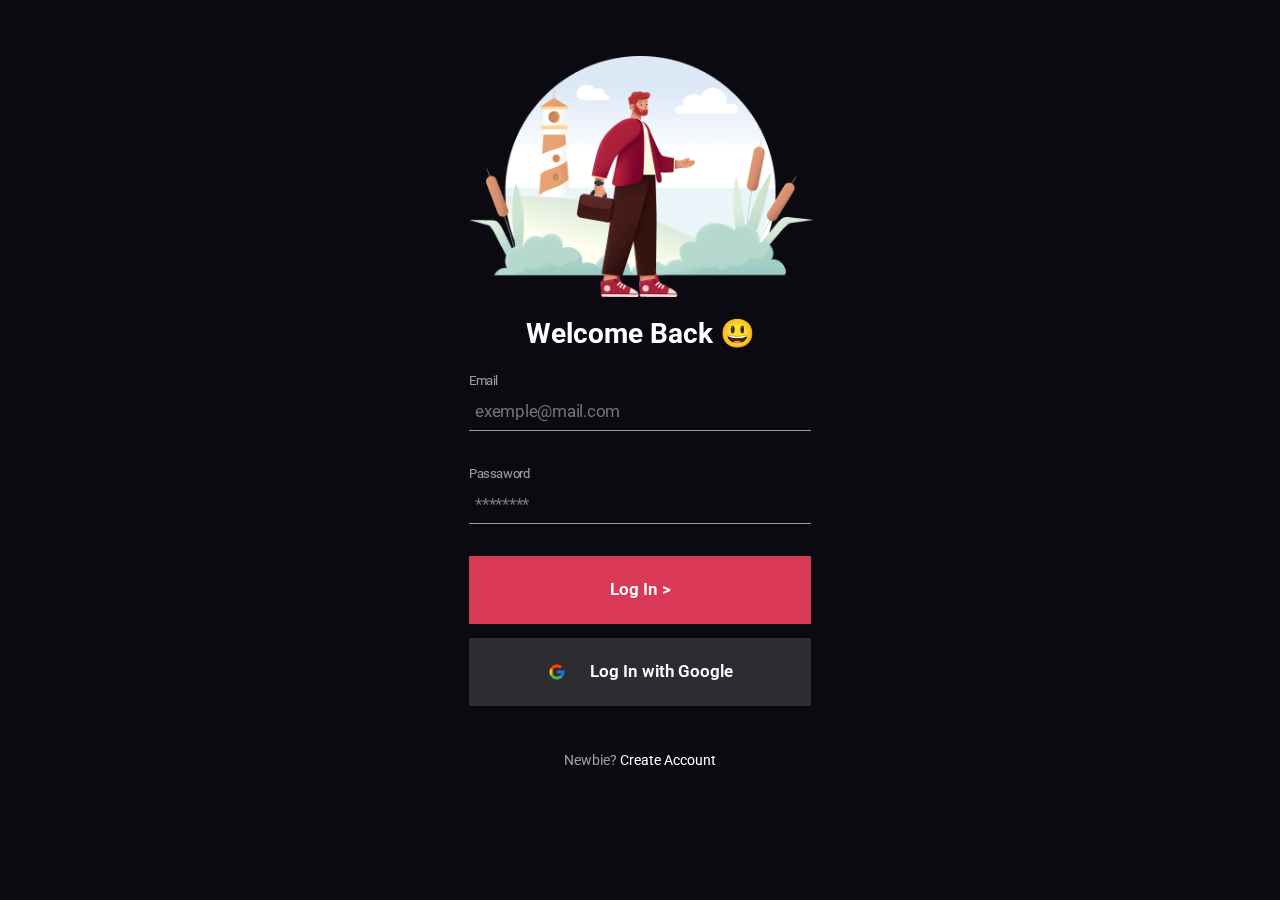
==== index.html @ 7b414123 "first commit" ====
<!DOCTYPE html>
<html lang="pt-br">
<head>
    <meta charset="UTF-8">
    <meta name="viewport" content="width=device-width, initial-scale=1.0">
    <link rel="stylesheet" href="style.css">
    <link rel="shortcut icon" href="./assets/favicon-icon.png" type="image/x-icon">
    <title>Login App</title>
</head>
<body>
    <main>
        <section class="login-container">
            <img class="image-login" src="./assets/sapiens.png" alt="Imagem Login">

            <h2>Welcome Back 😃</h2>

            <div class="input-container">
                <label for="email">Email</label>
                <input type="email" name="email" id="email" placeholder="exemple@mail.com" required>

                <label for="password">Passaword</label>
                <input type="password" name="password" id="password" min="8" placeholder="********" required>
            </div>

            <button class="button-login">Log In ></button>

            <button class="button-login-in-google"><img src="./assets/icon-google.png" alt=""> Log In with Google</button>


            <p>Newbie? <a class="create-account" href="#">Create Account</a></p>
        </section>
    </main>    
</body>
</html>
---- style.css ----
@import url('https://fonts.googleapis.com/css2?family=Roboto:wght@400;700;900&display=swap');

:root {
    --body-black-color: #0A0A10;
    --text-white-color: #ffffff;
    --text-black-color: rgba(255, 255, 255, 0.60);
    --button-red-color: #D93856;
    --button-black-color: rgba(255, 255, 255, 0.14);
}

* {
    margin: 0;
    padding: 0;
    box-sizing: border-box;
    font-family: 'Roboto', sans-serif;
    color: var(--text-white-color);
    outline: none;
}

body {
    background: var(--body-black-color);
    display: flex;
    justify-content: center;
    align-items: center;
}
main {
    padding: 20px 0;
}

.login-container {
    max-width: 414px;
    padding: 36px;
    display: flex;
    flex-direction: column;
    border-radius: 12px;
    backdrop-filter: blur(6px);
    -webkit-backdrop-filter: blur(12px);
}

.image-login {
    width: 345px;
    height: auto;
}

h2 {
    font-size: 28px;
    font-weight: 700;
    text-align: center;
    padding: 20px;
}

.input-container {
    display: flex;
    flex-direction: column;
}


.input-container label {
    color: var(--text-black-color);
    font-size: 13px;
    font-weight: 400;
    line-height: 22px;
    letter-spacing: -0.408px;
}

.input-container input {
    color: var(--text-white-color);
    font-size: 17px;
    font-weight: 400;
    line-height: 20px;
    letter-spacing: -0.24px;
    margin-bottom: 32px;
    padding: 9px 6px;
    border: none;
    border-bottom: 1px solid var(--text-black-color);
    background: transparent;
}

button {
    width: 100%;
    height: 68px;
    color: var(--text-white-color);
    text-align: center;
    font-size: 17px;
    font-style: normal;
    font-weight: 600;
    line-height: 2.5px; /* 14.706% */
    display: flex;
    justify-content: center;
    align-items: center;
    border: none;
    cursor: pointer;
    transition: 0.3s linear;
}

button:hover {
    opacity: 0.8;
}

.button-login {
    background: var(--button-red-color);
    margin-bottom: 14px;
}

.button-login-in-google {
    gap: 24px;
    background: var(--button-black-color);
}

.button-login:active, .button-login-in-google:active {
    opacity: 100%;
}

p {
    color:var(--text-black-color);
    text-align: center;
    font-size: 14px;
    font-weight: 400;
    margin-top: 46px;
}

.create-account {
    text-decoration: none;
}

.create-account:hover {
    text-decoration: underline;
}
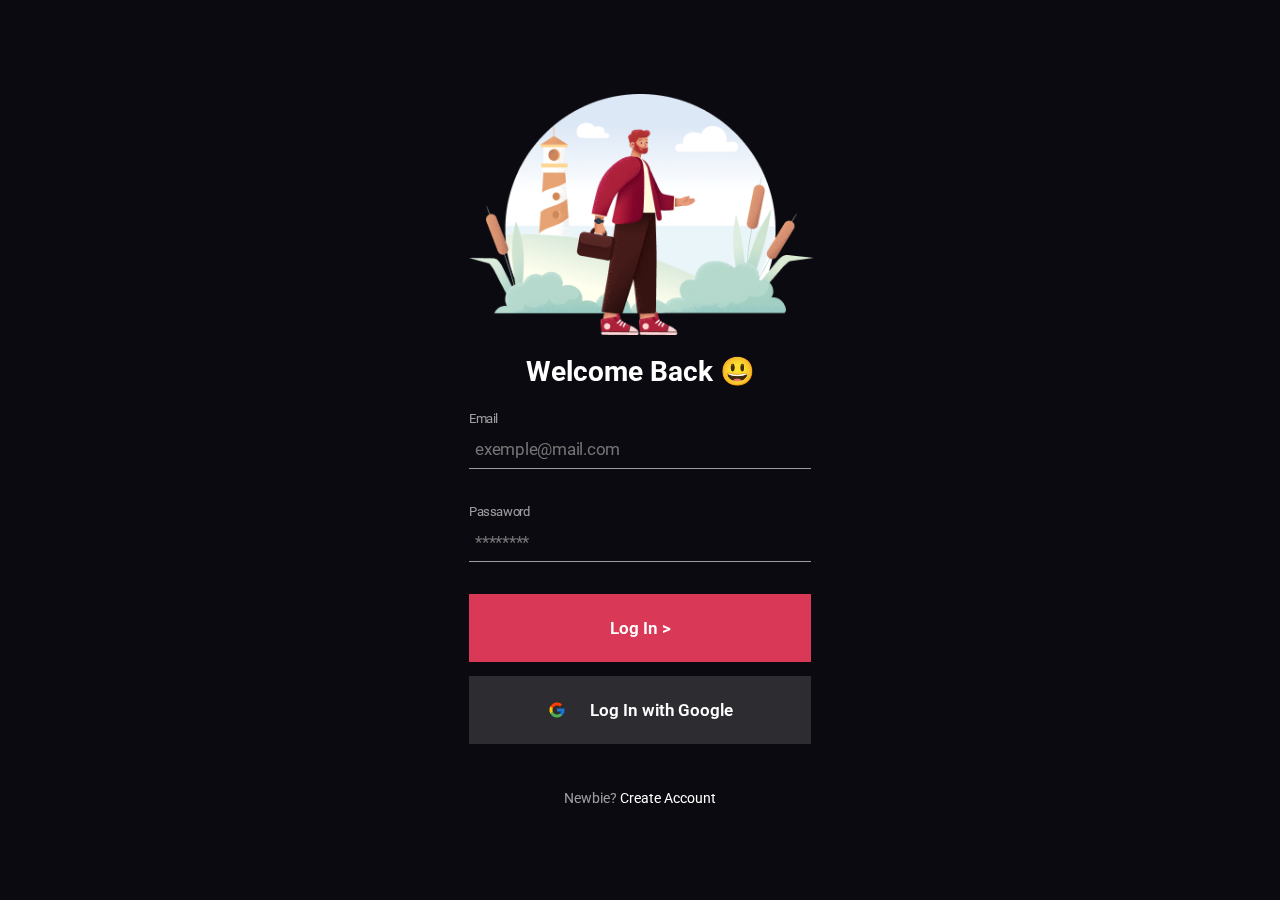
==== commit b8e4c731: "git commit -m ":sparkles: feat: Página de Signup"" ====
--- a/index.html
+++ b/index.html
@@ -24,10 +24,10 @@
 
             <button class="button-login">Log In ></button>
 
-            <button class="button-login-in-google"><img src="./assets/icon-google.png" alt=""> Log In with Google</button>
+            <button class="button-google"><img src="./assets/icon-google.png" alt=""> Log In with Google</button>
 
 
-            <p>Newbie? <a class="create-account" href="#">Create Account</a></p>
+            <p>Newbie? <a class="account" href="./singup.html">Create Account</a></p>
         </section>
     </main>    
 </body>
--- a/style.css
+++ b/style.css
@@ -97,17 +97,17 @@
     opacity: 0.8;
 }
 
-.button-login {
+.button-login, .button-create {
     background: var(--button-red-color);
     margin-bottom: 14px;
 }
 
-.button-login-in-google {
+.button-google {
     gap: 24px;
     background: var(--button-black-color);
 }
 
-.button-login:active, .button-login-in-google:active {
+.button-login:active, .button-google:active, .button-create:active {
     opacity: 100%;
 }
 
@@ -119,10 +119,18 @@
     margin-top: 46px;
 }
 
-.create-account {
+.account {
     text-decoration: none;
 }
 
-.create-account:hover {
+.account:hover {
     text-decoration: underline;
+}
+
+
+@media screen and (min-height: 800px) {
+    body {
+        height: 100vh;
+        padding: 0;
+    }
 }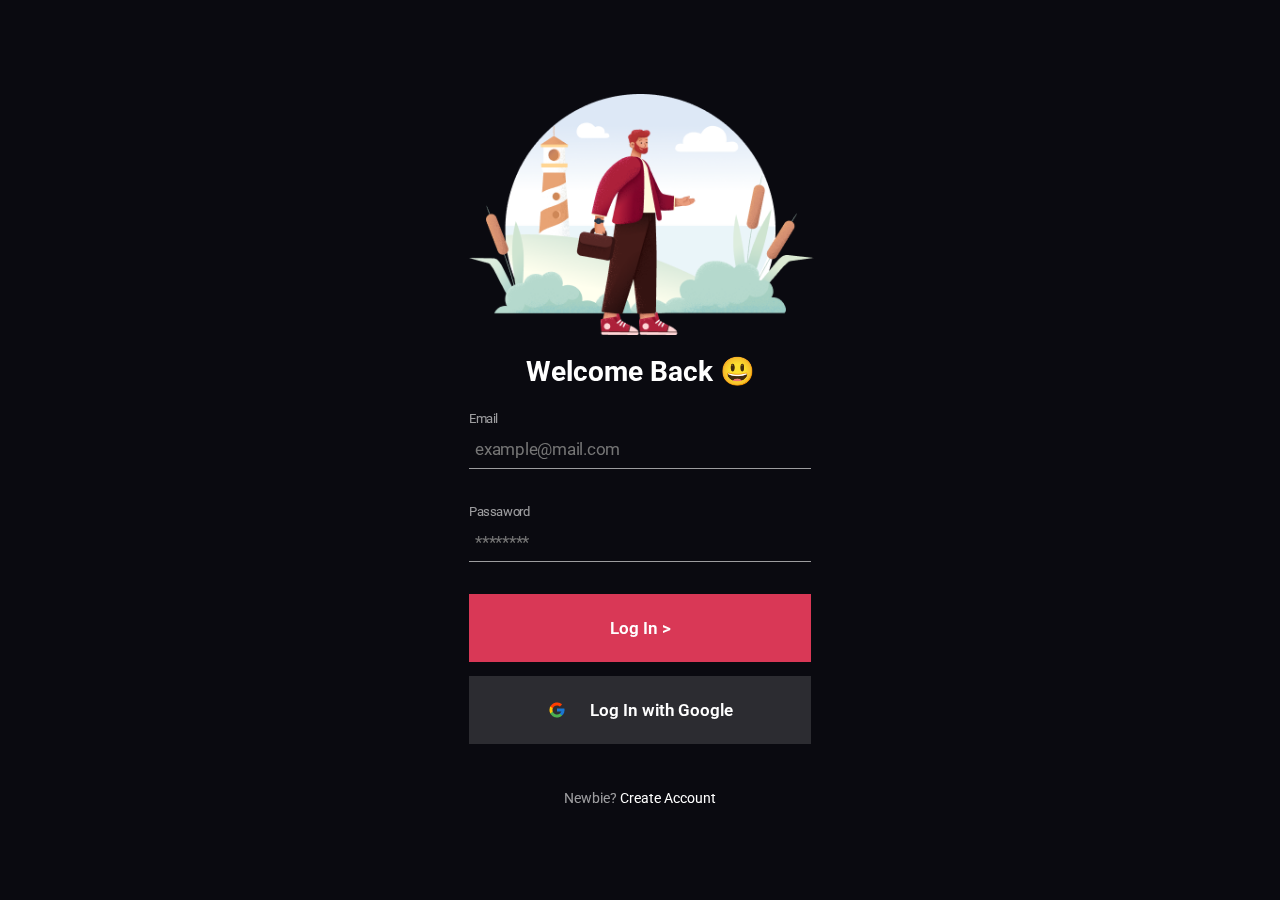
==== commit 10629b3e: "✨ feat: Página de login" ====
--- a/index.html
+++ b/index.html
@@ -16,7 +16,7 @@
 
             <div class="input-container">
                 <label for="email">Email</label>
-                <input type="email" name="email" id="email" placeholder="exemple@mail.com" required>
+                <input type="email" name="email" id="email" placeholder="example@mail.com" required>
 
                 <label for="password">Passaword</label>
                 <input type="password" name="password" id="password" min="8" placeholder="********" required>
@@ -27,7 +27,7 @@
             <button class="button-google"><img src="./assets/icon-google.png" alt=""> Log In with Google</button>
 
 
-            <p>Newbie? <a class="account" href="./singup.html">Create Account</a></p>
+            <p>Newbie? <a class="account" href="./signup.html">Create Account</a></p>
         </section>
     </main>    
 </body>
